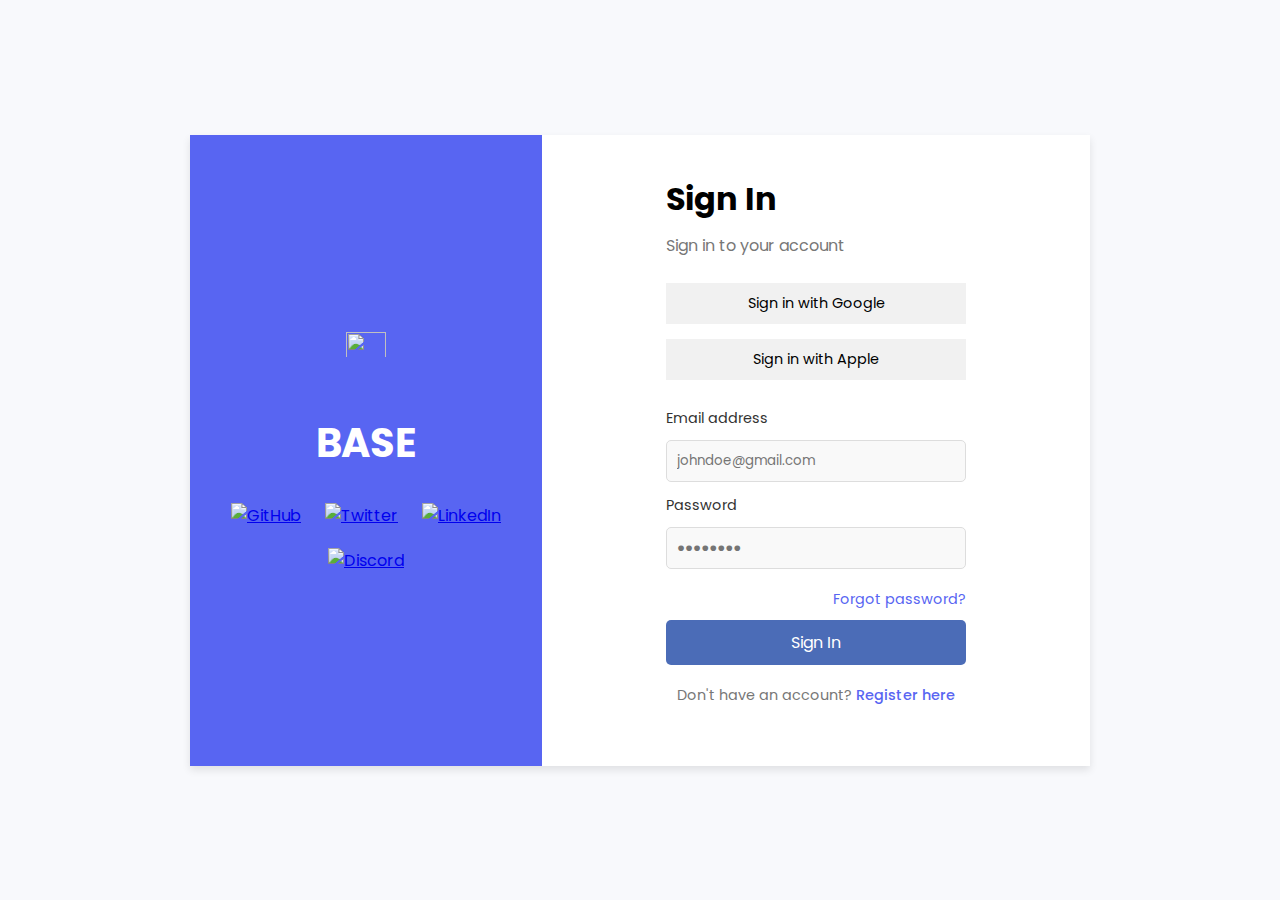
==== index.html @ a741060d "Add files via upload" ====
<!DOCTYPE html>
<html lang="en">
<head>
    <meta charset="UTF-8">
    <meta name="viewport" content="width=device-width, initial-scale=1.0">
    <title>Sign In Page</title>
    <link href="https://fonts.googleapis.com/css2?family=Poppins:wght@400;500;600&display=swap" rel="stylesheet">
    <link rel="stylesheet" href="style.css">
</head>
<body>
    <div class="container">
        <div class="left-panel">
            <div class="logo">
            <img src="https://img.icons8.com/?size=100&id=pB77uEobJRjy&format=png&color=000000" width="40" height="40"> 
            </div>
            <h1>BASE</h1>
            <div class="social-icons">
                <a href="#">
                    <img src="https://img.icons8.com/?size=100&id=3tC9EQumUAuq&format=png&color=000000" alt="GitHub" width="40" height="40">
                </a>                
                <a href="#">
                    <img src="https://img.icons8.com/?size=100&id=phOKFKYpe00C&format=png&color=000000" alt="Twitter" width="40" height="40">
                </a>
                <a href="#">
                    <img src="https://img.icons8.com/?size=100&id=8808&format=png&color=000000" alt="LinkedIn" width="40" height="40">
                </a>
                <a href="#"><img src="https://img.icons8.com/?size=100&id=30888&format=png&color=000000" alt="Discord" width="40" height="40">
                </a>
            </div>
        </div>
        
        <div class="right-panel">
            <div class="form-container">
                <h2>Sign In</h2>
                <p>Sign in to your account</p>
                <div class="social-signin">
                    <button>Sign in with Google</button>
                    <button>Sign in with Apple</button>
                </div>
                <form>
                    <label for="email">Email address</label>
                    <input type="email" id="email" placeholder="johndoe@gmail.com">
                    
                    <label for="password">Password</label>
                    <input type="password" id="password" placeholder="●●●●●●●●">
                    
                    <a href="#" class="forgot-password">Forgot password?</a>
                    
                    <a href="dashboard.html" class="sign-in-btn">Sign In</a>
                </form>
                <p class="register-link">Don't have an account? <a href="registration.html">Register here</a></p>
            </div>
        </div>
    </div>
</body>
</html>
---- style.css ----
/* Reset some default browser styles */
* {
    margin: 0;
    padding: 0;
    box-sizing: border-box;
    font-family: 'Poppins', sans-serif;
}

body {
    display: flex;
    justify-content: center;
    align-items: center;
    height: 100vh;
    background-color: #f8f9fc;
}

.container {
    display: flex;
    width: 80%;
    max-width: 900px;
    box-shadow: 0 4px 8px rgba(0, 0, 0, 0.1);
}

.left-panel {
    background-color: #5865F2;
    color: white;
    flex: 1;
    padding: 40px 20px;
    display: flex;
    flex-direction: column;
    align-items: center;
    justify-content: center;
    text-align: center;
}

.left-panel .logo {
    font-size: 50px;
    margin-bottom: 20px;
}

.left-panel h1 {
    font-size: 2.5em;
    margin-bottom: 20px;
}

.left-panel .social-icons a {
    margin: 10px;
    display: inline-block;
}

.right-panel {
    flex: 1.5;
    padding: 40px;
    background-color: white;
    display: flex;
    align-items: center;
    justify-content: center;
}

.form-container {
    width: 100%;
    max-width: 300px;
}

.form-container h2 {
    font-size: 2em;
    font-weight: bold;
    margin-bottom: 10px;
}

.form-container p {
    color: #777;
    margin-bottom: 20px;
}

.social-signin button {
    width: 100%;
    margin: 5px 0;
    padding: 10px;
    border: none;
    background-color: #f1f1f1;
    font-size: 0.9em;
    cursor: pointer;
}

.social-signin button:first-child {
    margin-bottom: 10px;
}

form {
    margin-top: 20px;
}

form label {
    font-size: 0.9em;
    color: #333;
}

form input {
    width: 100%;
    padding: 10px;
    margin: 10px 0;
    border: 1px solid #ddd;
    border-radius: 5px;
    background-color: #f9f9f9;
}

.forgot-password {
    display: block;
    text-align: right;
    margin: 10px 0;
    font-size: 0.9em;
    color: #5865F2;
    text-decoration: none;
}

.sign-in-btn {
    display: inline-block;
    padding: 10px 20px;
    color: #fff;
    background-color: #4b6cb7;
    text-decoration: none;
    border-radius: 5px;
    text-align: center;
    font-size: 16px;
    width: 100%;
}

.sign-in-btn:hover {
    background-color: #3a57a0;
}


.register-link {
    text-align: center;
    margin-top: 20px;
    font-size: 0.9em;
    color: #777;
}

.register-link a {
    color: #5865F2;
    text-decoration: none;
    font-weight: 500;
}
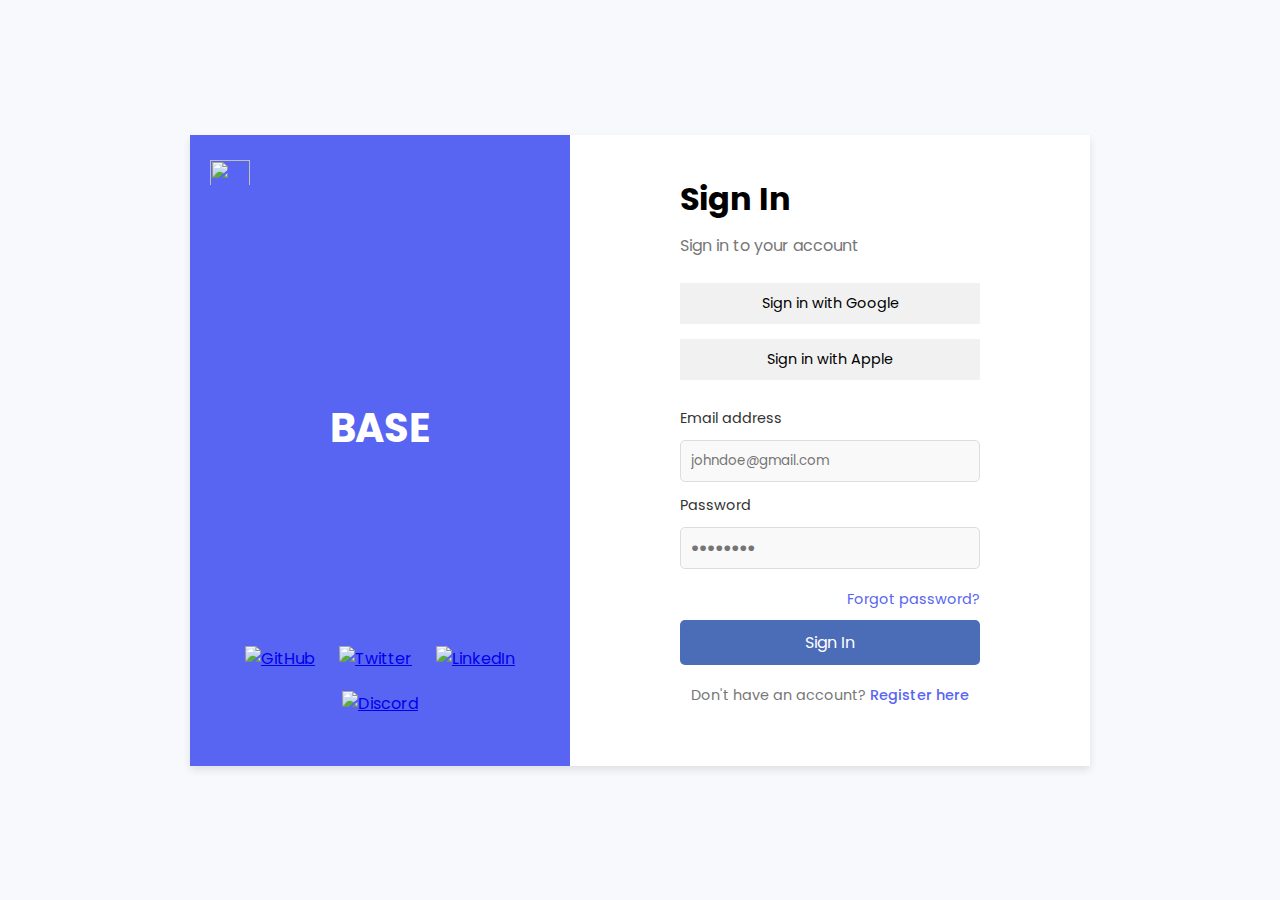
==== commit a620b6d8: "Add files via upload" ====
--- a/index.html
+++ b/index.html
@@ -24,7 +24,8 @@
                 <a href="#">
                     <img src="https://img.icons8.com/?size=100&id=8808&format=png&color=000000" alt="LinkedIn" width="40" height="40">
                 </a>
-                <a href="#"><img src="https://img.icons8.com/?size=100&id=30888&format=png&color=000000" alt="Discord" width="40" height="40">
+                <a href="#">
+                    <img src="https://img.icons8.com/?size=100&id=30888&format=png&color=000000" alt="Discord" width="40" height="40">
                 </a>
             </div>
         </div>
--- a/style.css
+++ b/style.css
@@ -29,14 +29,17 @@
     display: flex;
     flex-direction: column;
     align-items: center;
-    justify-content: center;
+    justify-content: space-between;
     text-align: center;
 }
 
 .left-panel .logo {
     font-size: 50px;
     margin-bottom: 20px;
+    margin-top: -30px;
+    margin-right: 300px;
 }
+
 
 .left-panel h1 {
     font-size: 2.5em;
